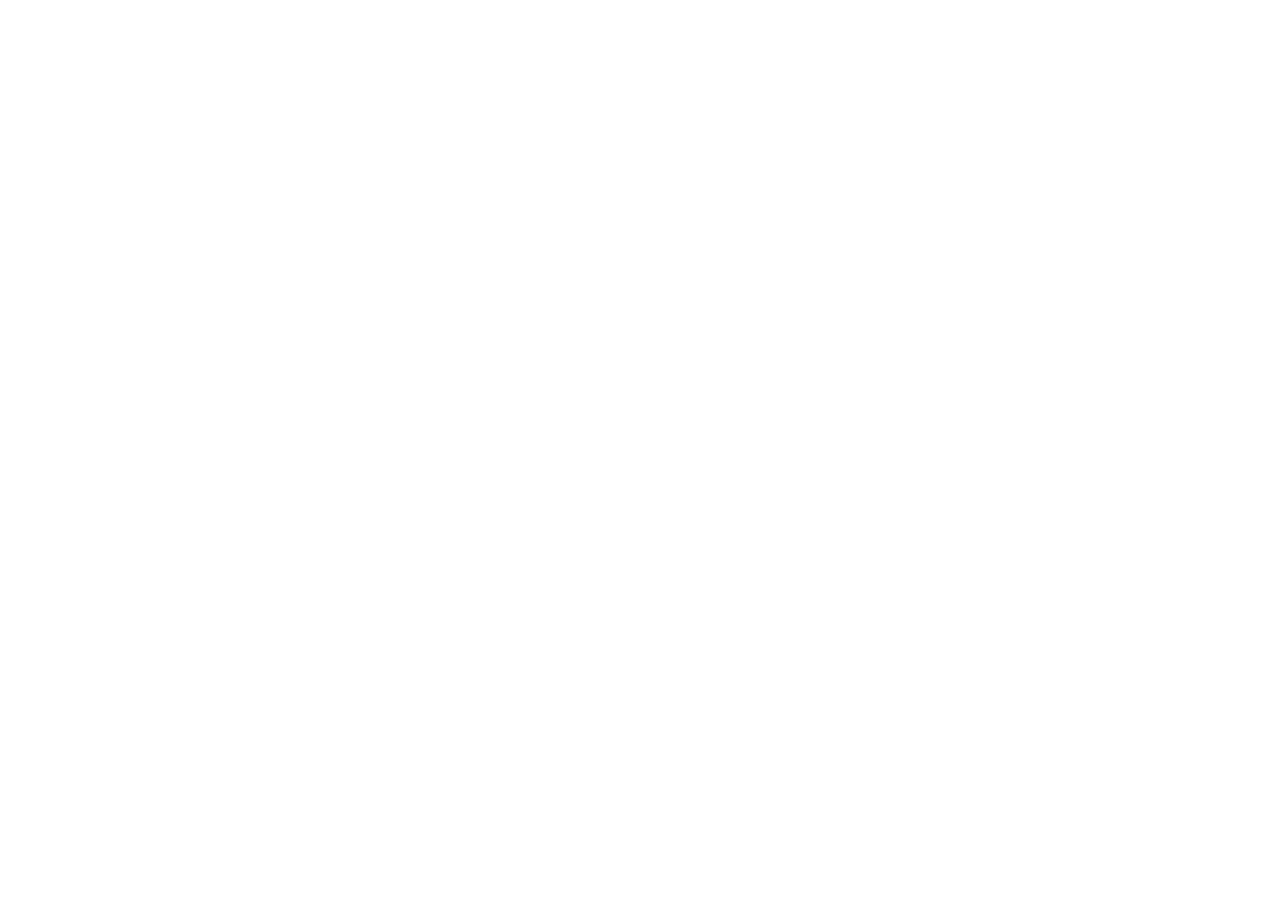
==== starter/index.html @ a4fa4fff "Demo ready" ====
<!DOCTYPE html>
<html lang="en">

<head>
    <meta charset="UTF-8">
    <meta name="viewport" content="width=device-width, initial-scale=1.0">
    <meta http-equiv="X-UA-Compatible" content="ie=edge">
    <link href="css/style.css" rel="stylesheet">
    <title>Home</title>
</head>

<body>
</body>

</html>
---- starter/css/style.css ----
@import url('https://fonts.googleapis.com/css?family=Roboto');

/* base sizings */

@media (min-width: 768px) {

    /* add some responsiveness */

}
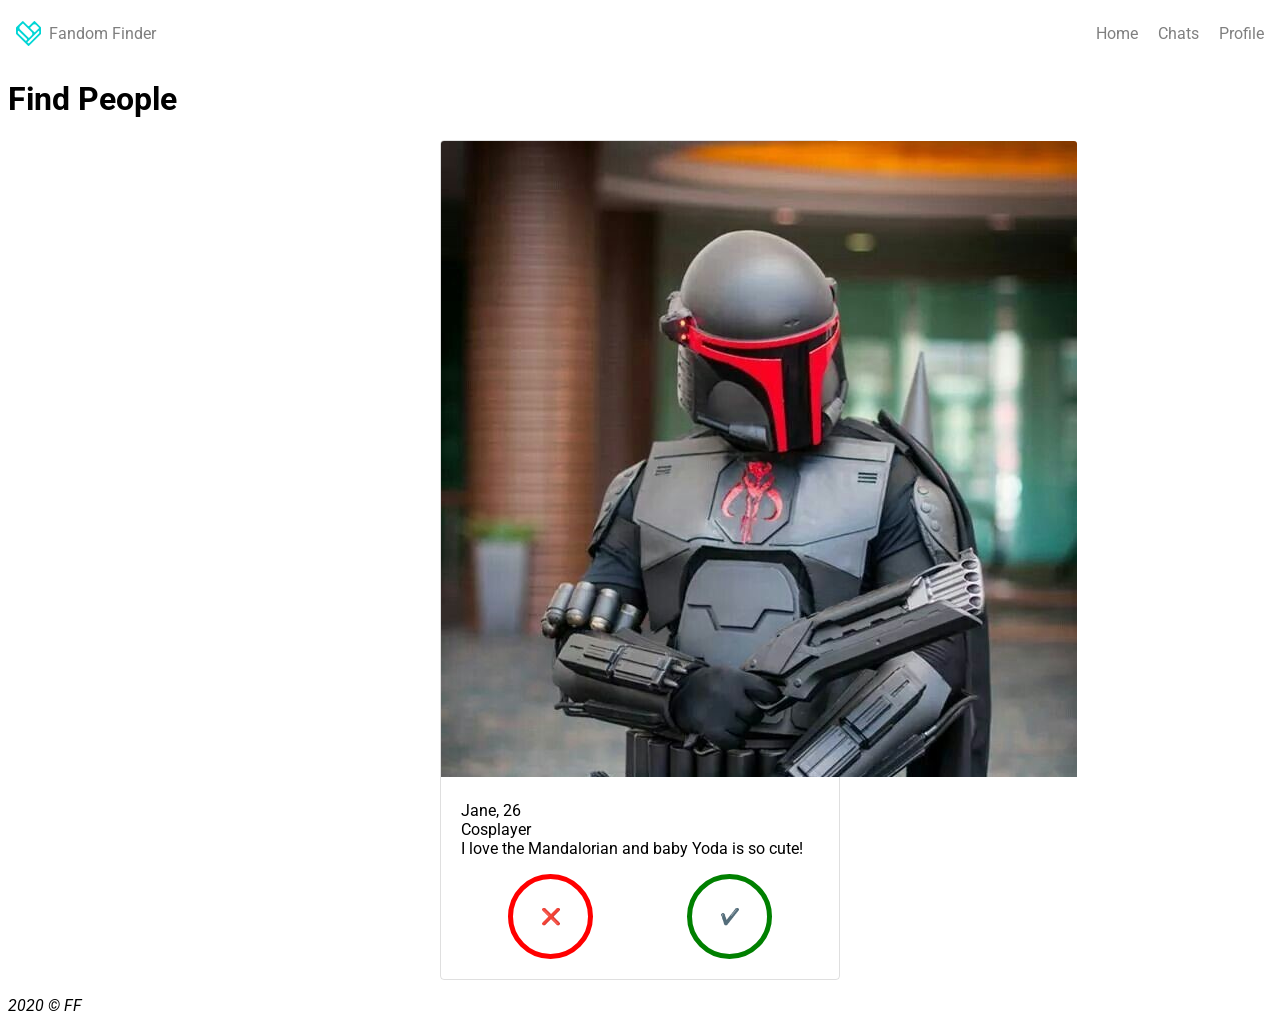
==== commit ff3ebeba: "up to class today" ====
--- a/starter/index.html
+++ b/starter/index.html
@@ -10,6 +10,53 @@
 </head>
 
 <body>
+    <header>
+        <nav class="navbar">
+            <a href="/" class="nav-brand nav-link">
+                <img class="logo" src="img/logo.png">
+                Fandom Finder
+            </a>
+            <ul>
+                <a href="/" class="nav-link">Home</a>
+                <a href="/index2.html" class="nav-link">Chats</a>
+                <a href="/index3.html" class="nav-link">Profile</a>
+            </ul>
+        </nav>
+    </header>
+    <main>
+        <h1>Find People</h1>
+        <div class="box">
+            <div class="card">
+                <div>
+                    <img class="card-img-top" src="img/mando.jpg" alt="Mandalorian costume">
+                </div>
+                <div class="card-body">
+                    <div class="card-title">
+                        Jane, 26
+                    </div>
+                    <div class="card-subtitle">
+                        Cosplayer
+                    </div>
+                    <div class="card-subtitle">
+                        I love the Mandalorian and baby Yoda is so cute!
+                    </div>
+                    <div class="select-area">
+                        <div class="circle red">
+                            <span role="img">❌</span>
+                        </div>
+                        <div class="circle green">
+                            <span role="img">✔️</span>
+                        </div>
+                    </div>
+                </div>
+            </div>
+        </div>
+    </main>
+    <footer>
+        <address>
+            2020 &copy; FF
+        </address>
+    </footer>
 </body>
 
 </html>
--- a/starter/css/style.css
+++ b/starter/css/style.css
@@ -1,9 +1,85 @@
 @import url('https://fonts.googleapis.com/css?family=Roboto');
 
+body {
+    font-family: 'Roboto', sans-serif;
+}
+
 /* base sizings */
+.nav-link {
+    color: rgba(0,0,0,0.5);
+    text-decoration: none;
+    padding: 0.5em;
+}
+
+.navbar {
+    display: flex;
+    justify-content: space-between;
+    align-items: center;
+}
+
+.nav-brand {
+    display: flex;
+    align-items: center;
+}
+
+.logo {
+    width: 25px;
+    margin-right: 0.5em;
+}
+
+.box {
+    width: 90%;
+    margin: 1em auto;
+}
+
+.card {
+    display: flex;
+    flex-direction: column;
+    border: 1px solid rgba(0,0,0,0.125);
+    border-radius: .25rem;
+}
+
+.card-body {
+    padding: 1.25rem;
+}
+
+.card-img-top {
+    border-top-left-radius: calc(.25em - 1px);
+    border-top-right-radius: calc(.25em - 1px);
+}
+
+.card-subtitle {
+
+}
+
+.select-area {
+    display: flex;
+    justify-content: space-around;
+    margin-top: 1em;
+}
+
+.circle {
+    border-radius: 50%;
+    width: 75px;
+    height: 75px;
+    display: flex;
+    justify-content: center;
+    align-items: center;
+}
+
+.red {
+    border: 5px solid red;
+}
+
+.green {
+    border: 5px solid green;
+}
 
 @media (min-width: 768px) {
 
     /* add some responsiveness */
+    .box {
+        width: 400px;
+    }
 
 }
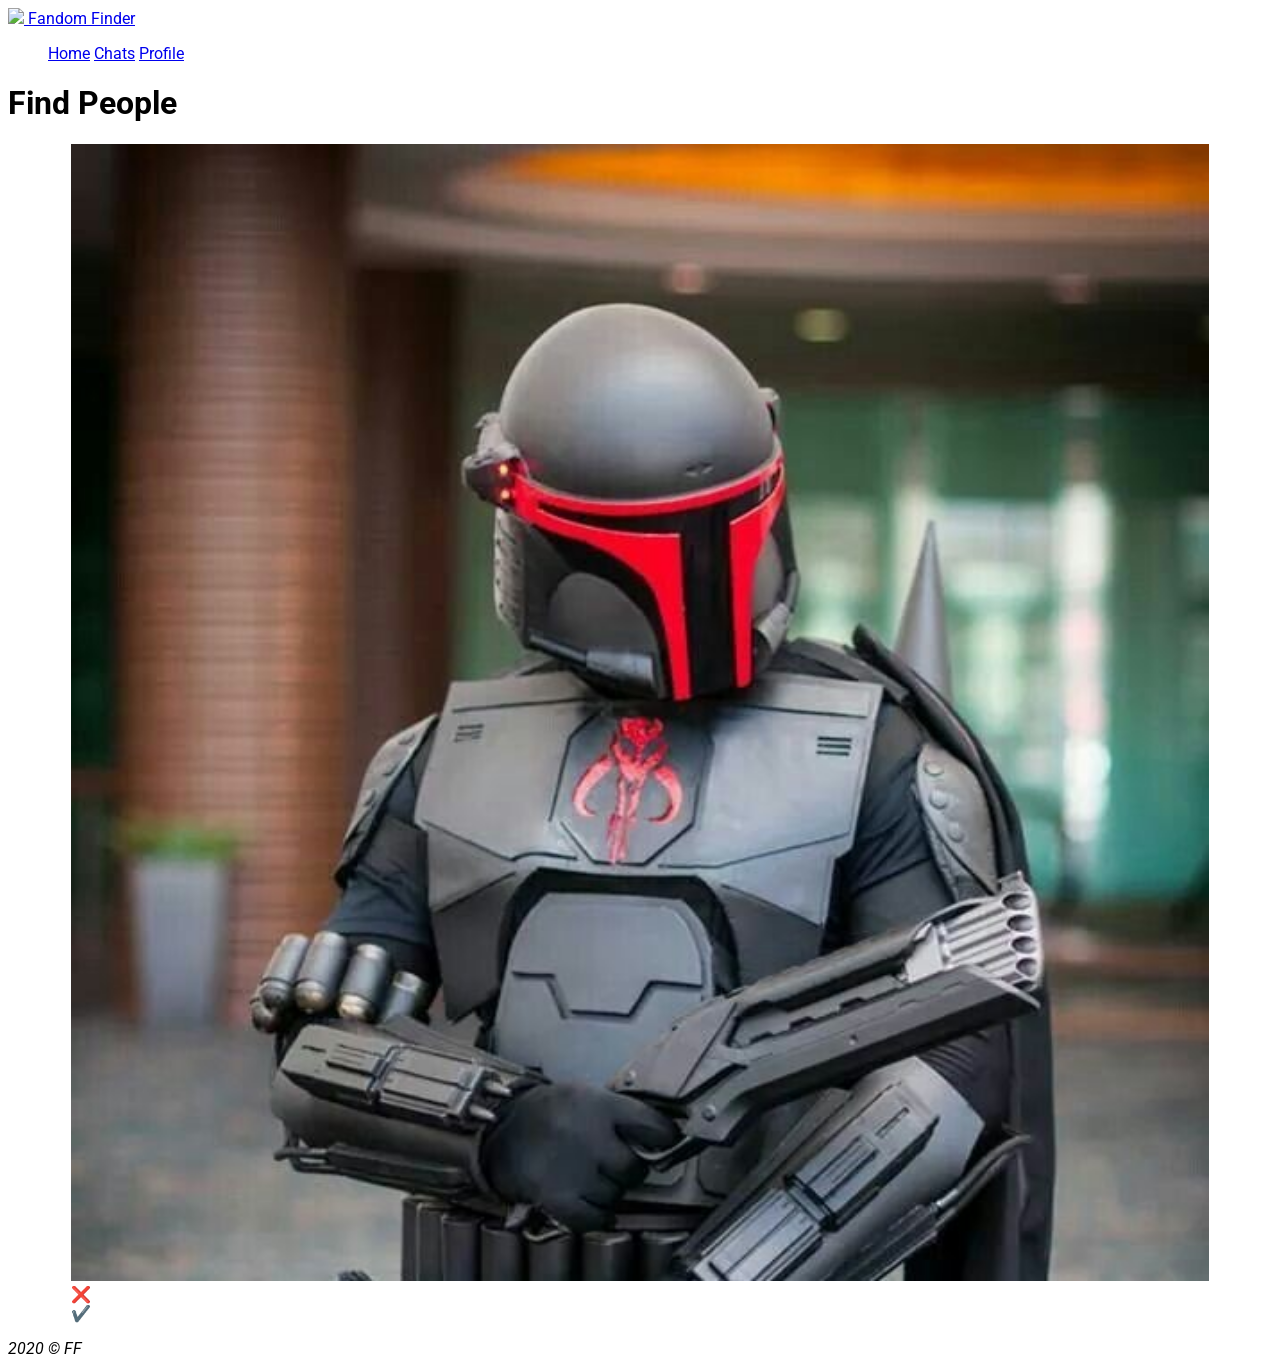
==== commit 8de5fa8d: "Added most part23stuff" ====
--- a/starter/index.html
+++ b/starter/index.html
@@ -10,42 +10,34 @@
 </head>
 
 <body>
-    <header>
-        <nav class="navbar">
-            <a href="/" class="nav-brand nav-link">
-                <img class="logo" src="img/logo.png">
+    <nav>
+        <nav class="navbar navbar-expand-lg navbar-light bg-light">
+            <a class="nav-link nav-brand" href="/">
+                <img src="/img/logo.png" class="logo">
                 Fandom Finder
             </a>
-            <ul>
-                <a href="/" class="nav-link">Home</a>
-                <a href="/index2.html" class="nav-link">Chats</a>
-                <a href="/index3.html" class="nav-link">Profile</a>
-            </ul>
+            <div class="collapse navbar-collapse" id="navbarSupportedContent">
+                <ul class="navbar-nav mr-auto">
+                    <a class="nav-link" href="/">Home</a>
+                    <a class="nav-link" href="/index2.html">Chats</a>
+                    <a class="nav-link" href="/index3.html">Profile</a>
+                </ul>
+            </div>
         </nav>
-    </header>
+    </nav>
     <main>
         <h1>Find People</h1>
         <div class="box">
             <div class="card">
+                <div><img width="100%" src="./img/mando.jpg" alt="Card image cap" class="card-img-top"></div>
                 <div>
-                    <img class="card-img-top" src="img/mando.jpg" alt="Mandalorian costume">
-                </div>
-                <div class="card-body">
-                    <div class="card-title">
-                        Jane, 26
-                    </div>
-                    <div class="card-subtitle">
-                        Cosplayer
-                    </div>
-                    <div class="card-subtitle">
-                        I love the Mandalorian and baby Yoda is so cute!
-                    </div>
-                    <div class="select-area">
-                        <div class="circle red">
-                            <span role="img">❌</span>
-                        </div>
-                        <div class="circle green">
-                            <span role="img">✔️</span>
+                    <div class="card-body">
+                        <div class="card-title" id="title"></div>
+                        <div class="card-subtitle" id="profession"></div>
+                        <div class="card-subtitle" id="bio"></div>
+                        <div class="select-area">
+                            <div class="circle red"><span role="img">❌</span></div>
+                            <div class="circle green"><span role="img">✔️</span></div>
                         </div>
                     </div>
                 </div>
@@ -53,7 +45,7 @@
         </div>
     </main>
     <footer>
-        <address>
+        <address class="center">
             2020 &copy; FF
         </address>
     </footer>
--- a/starter/css/style.css
+++ b/starter/css/style.css
@@ -4,11 +4,25 @@
     font-family: 'Roboto', sans-serif;
 }
 
+<<<<<<< HEAD
+h4 {
+    margin-top: 0;
+    margin-bottom: .5rem;
+    font-weight: 500;
+    line-height: 1.2;
+    font-size: 1.5rem;
+}
+
+.box {
+    width: 90%;
+    margin: 1em auto;
+=======
 /* base sizings */
 .nav-link {
     color: rgba(0,0,0,0.5);
     text-decoration: none;
     padding: 0.5em;
+>>>>>>> ff3ebeba491c5f1863512728a0445b43bb5bf271
 }
 
 .navbar {
@@ -17,9 +31,27 @@
     align-items: center;
 }
 
+<<<<<<< HEAD
+.chat {
+    display: flex;
+    align-items: center;
+    justify-content: left;
+}
+
+.chat-box {
+    overflow-y: scroll;
+    height: 100%;
+}
+
+.chat-pic {
+    max-width: 50px;
+    border-radius: 50%;
+    margin-right: 1em;
+=======
 .nav-brand {
     display: flex;
     align-items: center;
+>>>>>>> ff3ebeba491c5f1863512728a0445b43bb5bf271
 }
 
 .logo {
@@ -27,6 +59,55 @@
     margin-right: 0.5em;
 }
 
+<<<<<<< HEAD
+.select-area {
+    display: flex;
+    justify-content: space-around;
+    margin-top: 1em;
+}
+
+.unread {
+    margin-left: 0.3em;
+    display: inline-block;
+    width: 20px;
+    height: 20px;
+    background-color: lightblue;
+    border-radius: 50%;
+    border: 1px solid gray;
+}
+
+.circle {
+    width: 75px;
+    height: 75px;
+    border-radius: 50%;
+    display: flex;
+    align-items: center;
+    justify-content: center;
+}
+
+.red {
+    border: 5px solid red;
+}
+
+.green {
+    border: 5px solid green;
+}
+
+.center {
+    text-align: center;
+}
+
+.card {
+    position: relative;
+    display: flex;
+    flex-direction: column;
+    min-width: 0;
+    word-wrap: break-word;
+    background-color: #fff;
+    background-clip: border-box;
+    border: 1px solid rgba(0,0,0,.125);
+    border-radius: .25rem
+=======
 .box {
     width: 90%;
     margin: 1em auto;
@@ -37,6 +118,7 @@
     flex-direction: column;
     border: 1px solid rgba(0,0,0,0.125);
     border-radius: .25rem;
+>>>>>>> ff3ebeba491c5f1863512728a0445b43bb5bf271
 }
 
 .card-body {
@@ -44,6 +126,39 @@
 }
 
 .card-img-top {
+<<<<<<< HEAD
+    border-top-left-radius: calc(.25rem - 1px);
+    border-top-right-radius: calc(.25rem - 1px);
+}
+
+.card-title {
+    margin-bottom: .75rem;
+}
+
+.nav-link {
+    color: rgba(0,0,0,.5);
+    text-decoration: none;
+    background-color: transparent;
+    padding: 0.5em;
+}
+
+.nav-brand {
+    display: flex;
+    align-items: center;
+}
+
+.list-group-item {
+    padding: .75rem 1.25rem;
+    background-color: #fff;
+    border: 1px solid rgba(0,0,0,.125);
+}
+
+.list-group {
+    display: flex;
+    flex-direction: column;
+    padding-left: 0;
+    margin-bottom: 0;
+=======
     border-top-left-radius: calc(.25em - 1px);
     border-top-right-radius: calc(.25em - 1px);
 }
@@ -73,13 +188,24 @@
 
 .green {
     border: 5px solid green;
+>>>>>>> ff3ebeba491c5f1863512728a0445b43bb5bf271
 }
 
 @media (min-width: 768px) {
 
+<<<<<<< HEAD
+    .box {
+        width: 30%;
+        margin: 1em auto;
+    }
+
+    .nav-link {
+        padding: 1em;
+=======
     /* add some responsiveness */
     .box {
         width: 400px;
+>>>>>>> ff3ebeba491c5f1863512728a0445b43bb5bf271
     }
 
 }
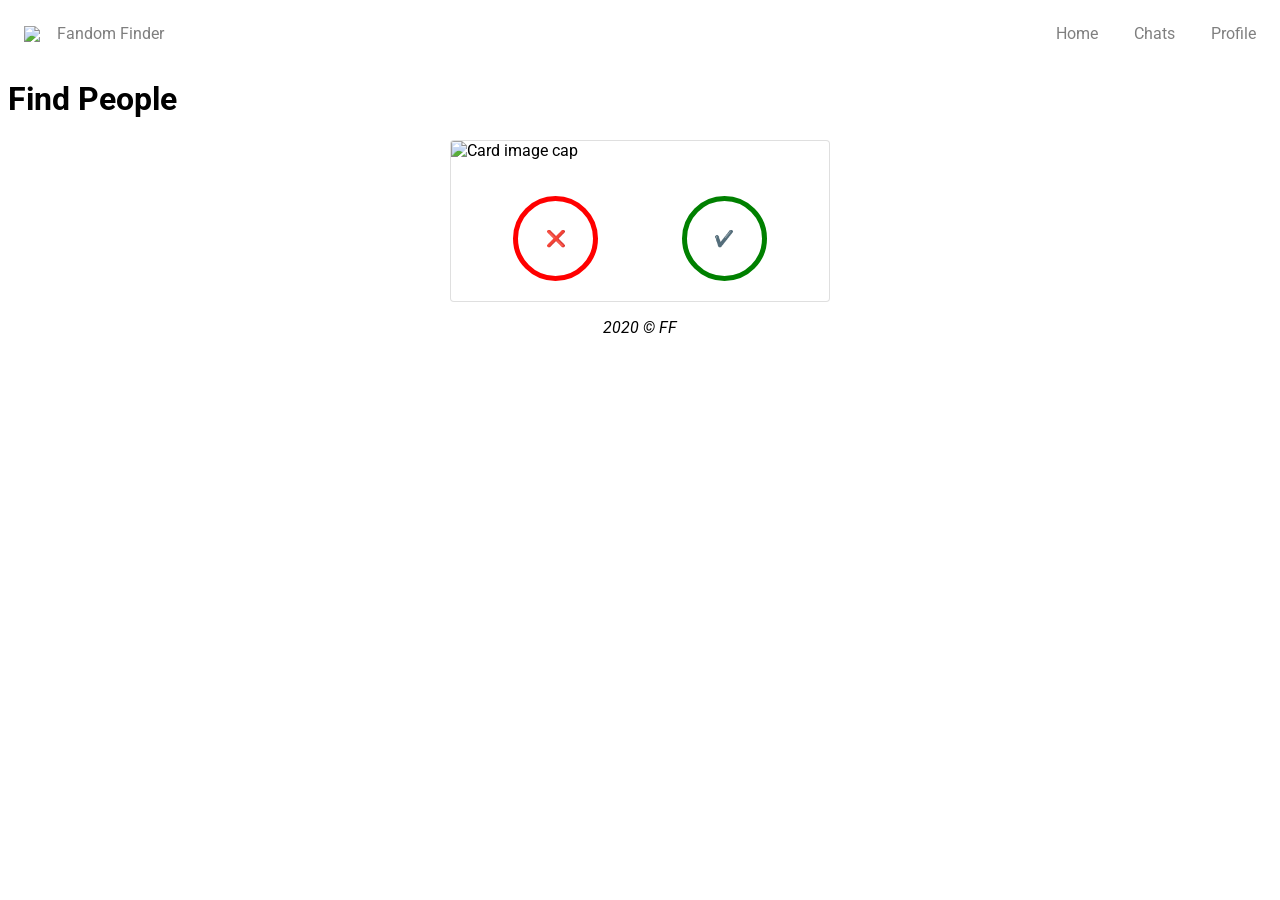
==== commit 37d5dc10: "finished part3" ====
--- a/starter/index.html
+++ b/starter/index.html
@@ -29,7 +29,7 @@
         <h1>Find People</h1>
         <div class="box">
             <div class="card">
-                <div><img width="100%" src="./img/mando.jpg" alt="Card image cap" class="card-img-top"></div>
+                <div><img width="100%" alt="Card image cap" class="card-img-top"></div>
                 <div>
                     <div class="card-body">
                         <div class="card-title" id="title"></div>
@@ -49,6 +49,7 @@
             2020 &copy; FF
         </address>
     </footer>
+    <script src="js/profile.js"></script>
 </body>
 
 </html>
--- a/starter/css/style.css
+++ b/starter/css/style.css
@@ -4,7 +4,6 @@
     font-family: 'Roboto', sans-serif;
 }
 
-<<<<<<< HEAD
 h4 {
     margin-top: 0;
     margin-bottom: .5rem;
@@ -16,13 +15,6 @@
 .box {
     width: 90%;
     margin: 1em auto;
-=======
-/* base sizings */
-.nav-link {
-    color: rgba(0,0,0,0.5);
-    text-decoration: none;
-    padding: 0.5em;
->>>>>>> ff3ebeba491c5f1863512728a0445b43bb5bf271
 }
 
 .navbar {
@@ -31,7 +23,6 @@
     align-items: center;
 }
 
-<<<<<<< HEAD
 .chat {
     display: flex;
     align-items: center;
@@ -47,11 +38,6 @@
     max-width: 50px;
     border-radius: 50%;
     margin-right: 1em;
-=======
-.nav-brand {
-    display: flex;
-    align-items: center;
->>>>>>> ff3ebeba491c5f1863512728a0445b43bb5bf271
 }
 
 .logo {
@@ -59,7 +45,6 @@
     margin-right: 0.5em;
 }
 
-<<<<<<< HEAD
 .select-area {
     display: flex;
     justify-content: space-around;
@@ -107,18 +92,6 @@
     background-clip: border-box;
     border: 1px solid rgba(0,0,0,.125);
     border-radius: .25rem
-=======
-.box {
-    width: 90%;
-    margin: 1em auto;
-}
-
-.card {
-    display: flex;
-    flex-direction: column;
-    border: 1px solid rgba(0,0,0,0.125);
-    border-radius: .25rem;
->>>>>>> ff3ebeba491c5f1863512728a0445b43bb5bf271
 }
 
 .card-body {
@@ -126,7 +99,6 @@
 }
 
 .card-img-top {
-<<<<<<< HEAD
     border-top-left-radius: calc(.25rem - 1px);
     border-top-right-radius: calc(.25rem - 1px);
 }
@@ -158,42 +130,10 @@
     flex-direction: column;
     padding-left: 0;
     margin-bottom: 0;
-=======
-    border-top-left-radius: calc(.25em - 1px);
-    border-top-right-radius: calc(.25em - 1px);
-}
-
-.card-subtitle {
-
-}
-
-.select-area {
-    display: flex;
-    justify-content: space-around;
-    margin-top: 1em;
-}
-
-.circle {
-    border-radius: 50%;
-    width: 75px;
-    height: 75px;
-    display: flex;
-    justify-content: center;
-    align-items: center;
-}
-
-.red {
-    border: 5px solid red;
-}
-
-.green {
-    border: 5px solid green;
->>>>>>> ff3ebeba491c5f1863512728a0445b43bb5bf271
 }
 
 @media (min-width: 768px) {
 
-<<<<<<< HEAD
     .box {
         width: 30%;
         margin: 1em auto;
@@ -201,11 +141,6 @@
 
     .nav-link {
         padding: 1em;
-=======
-    /* add some responsiveness */
-    .box {
-        width: 400px;
->>>>>>> ff3ebeba491c5f1863512728a0445b43bb5bf271
     }
 
 }
